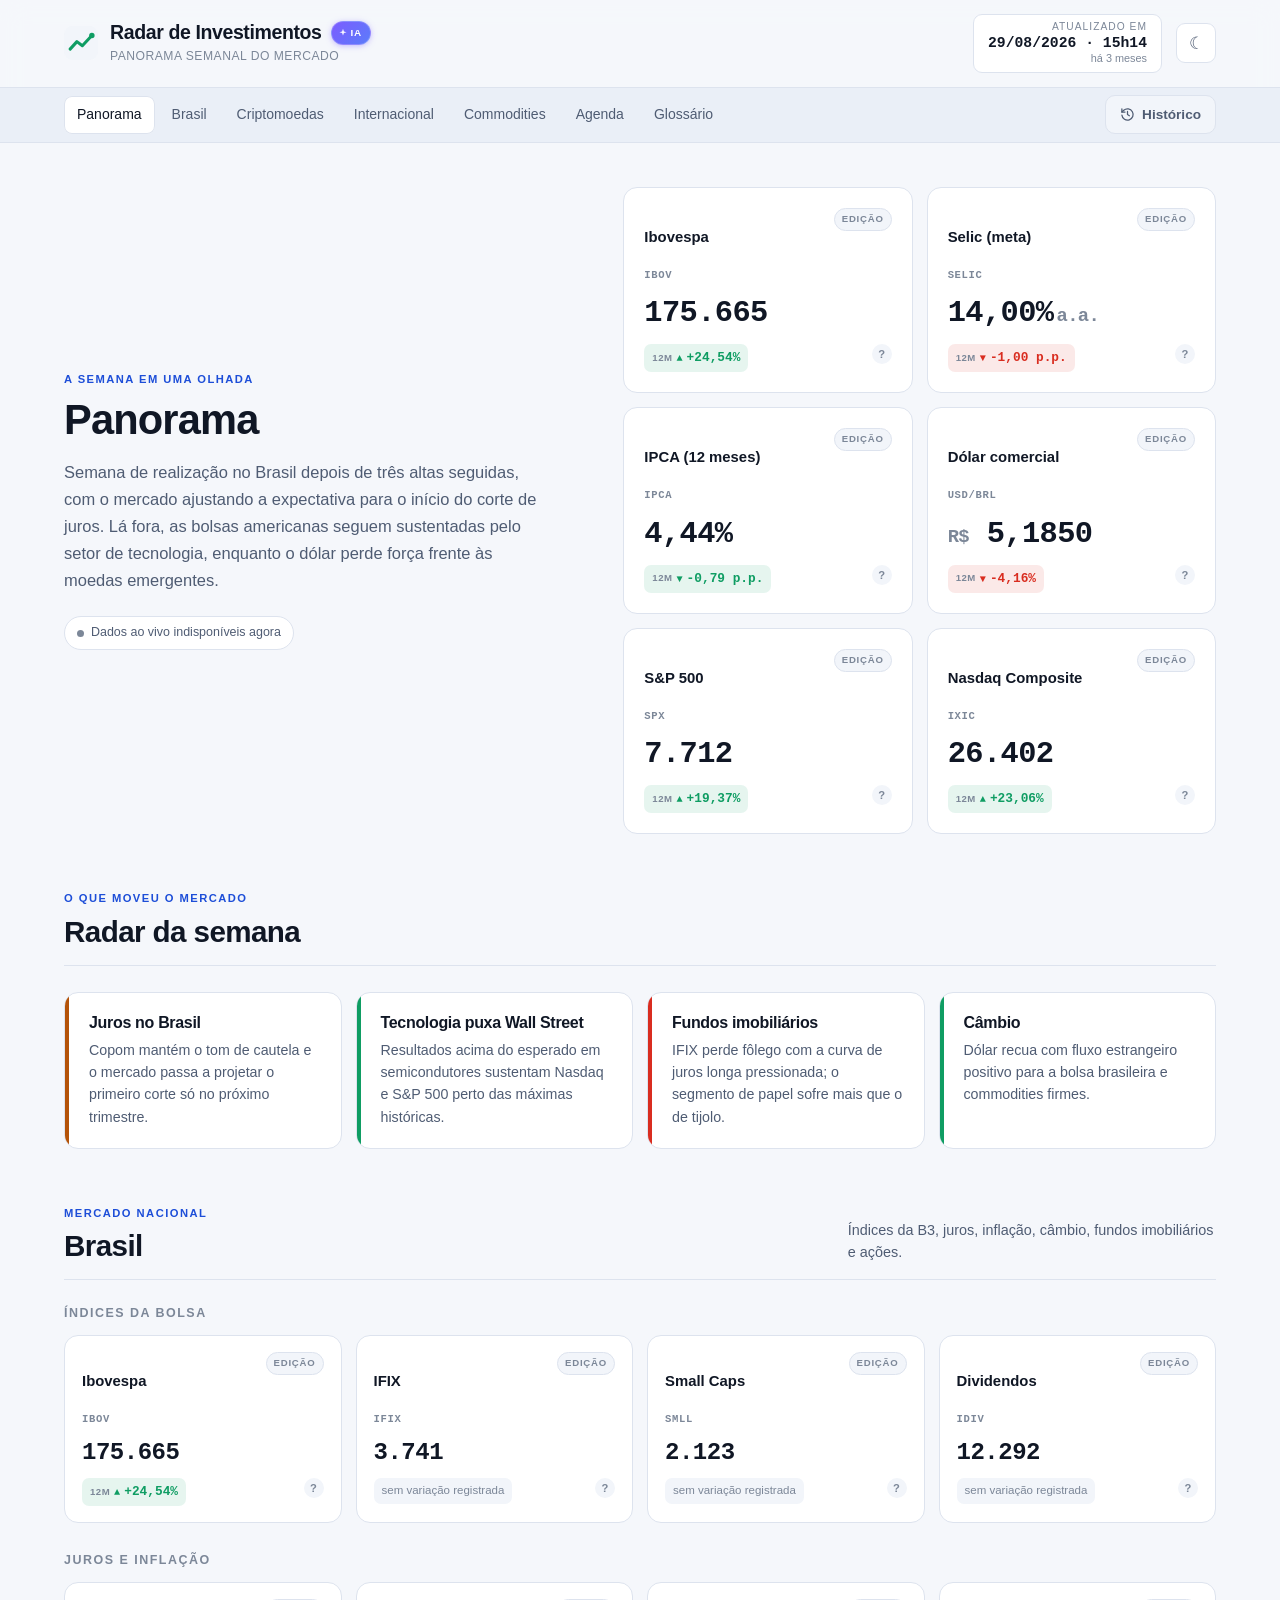
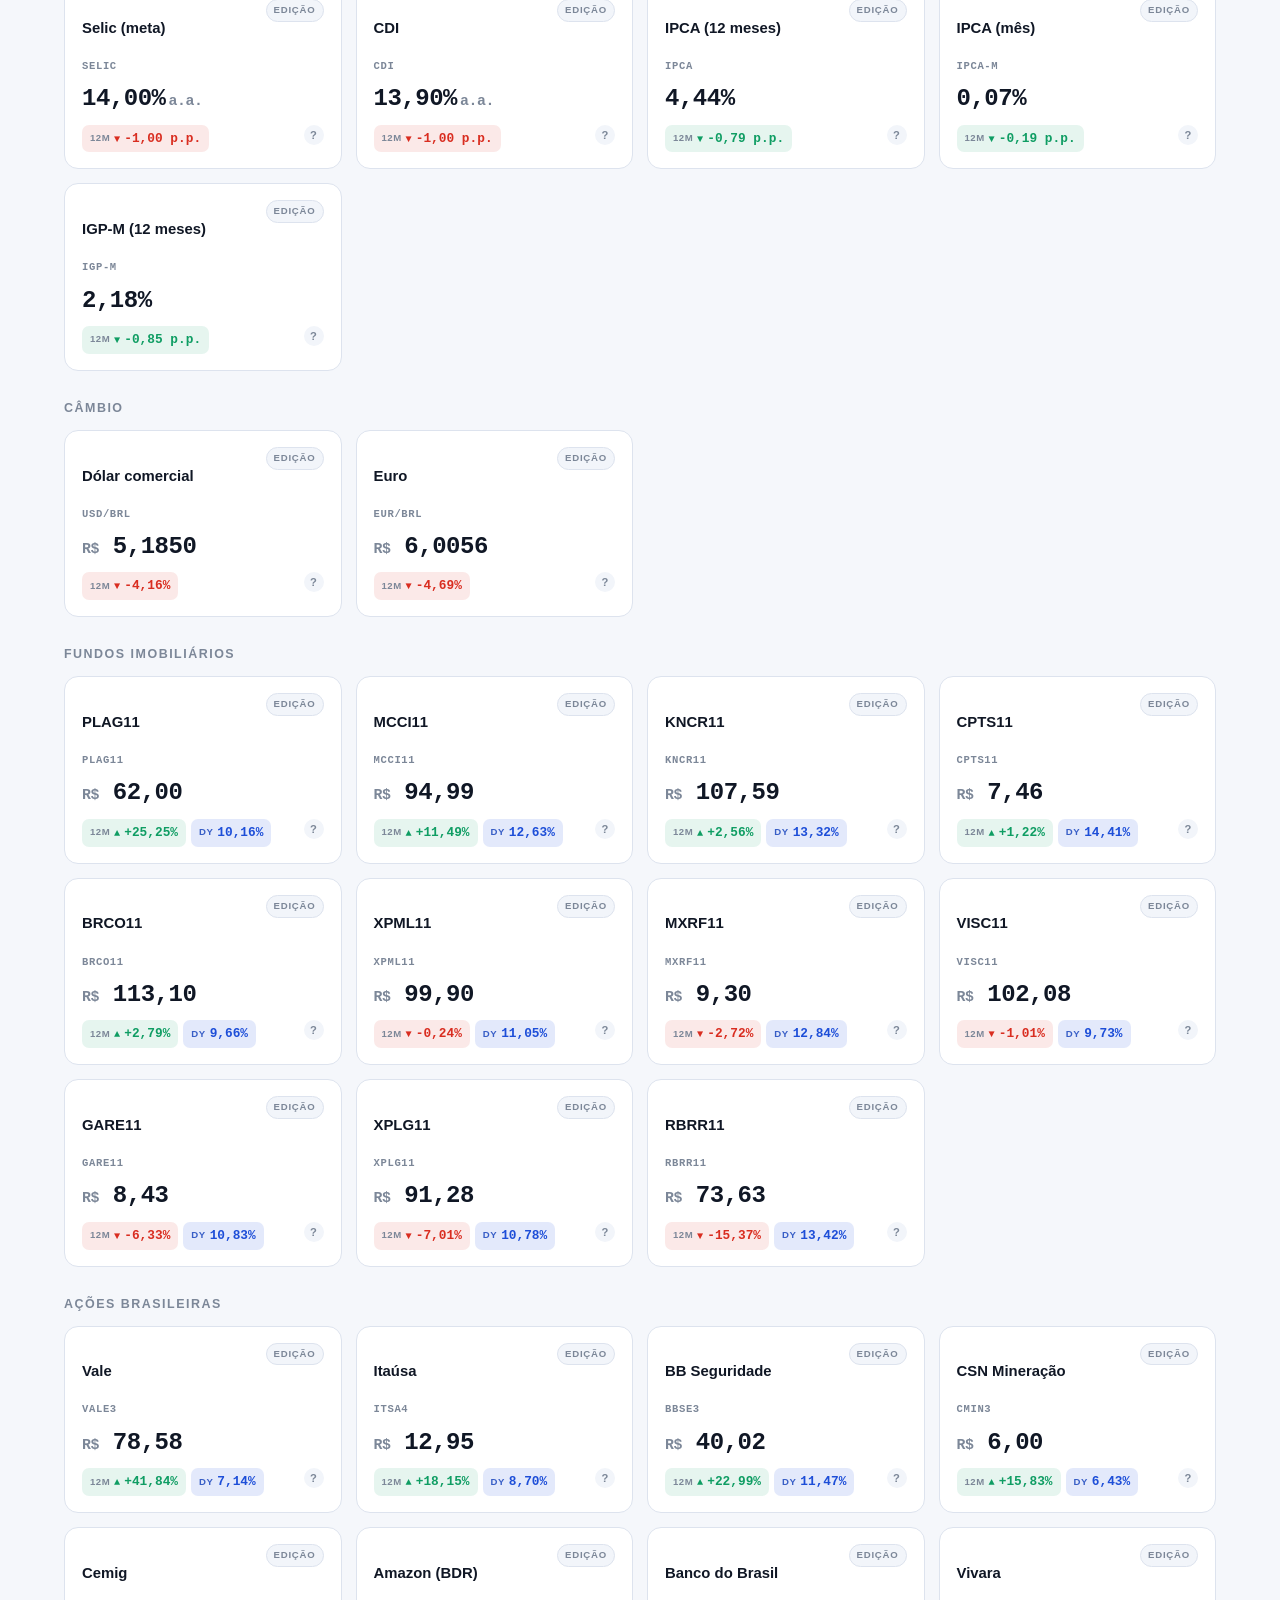
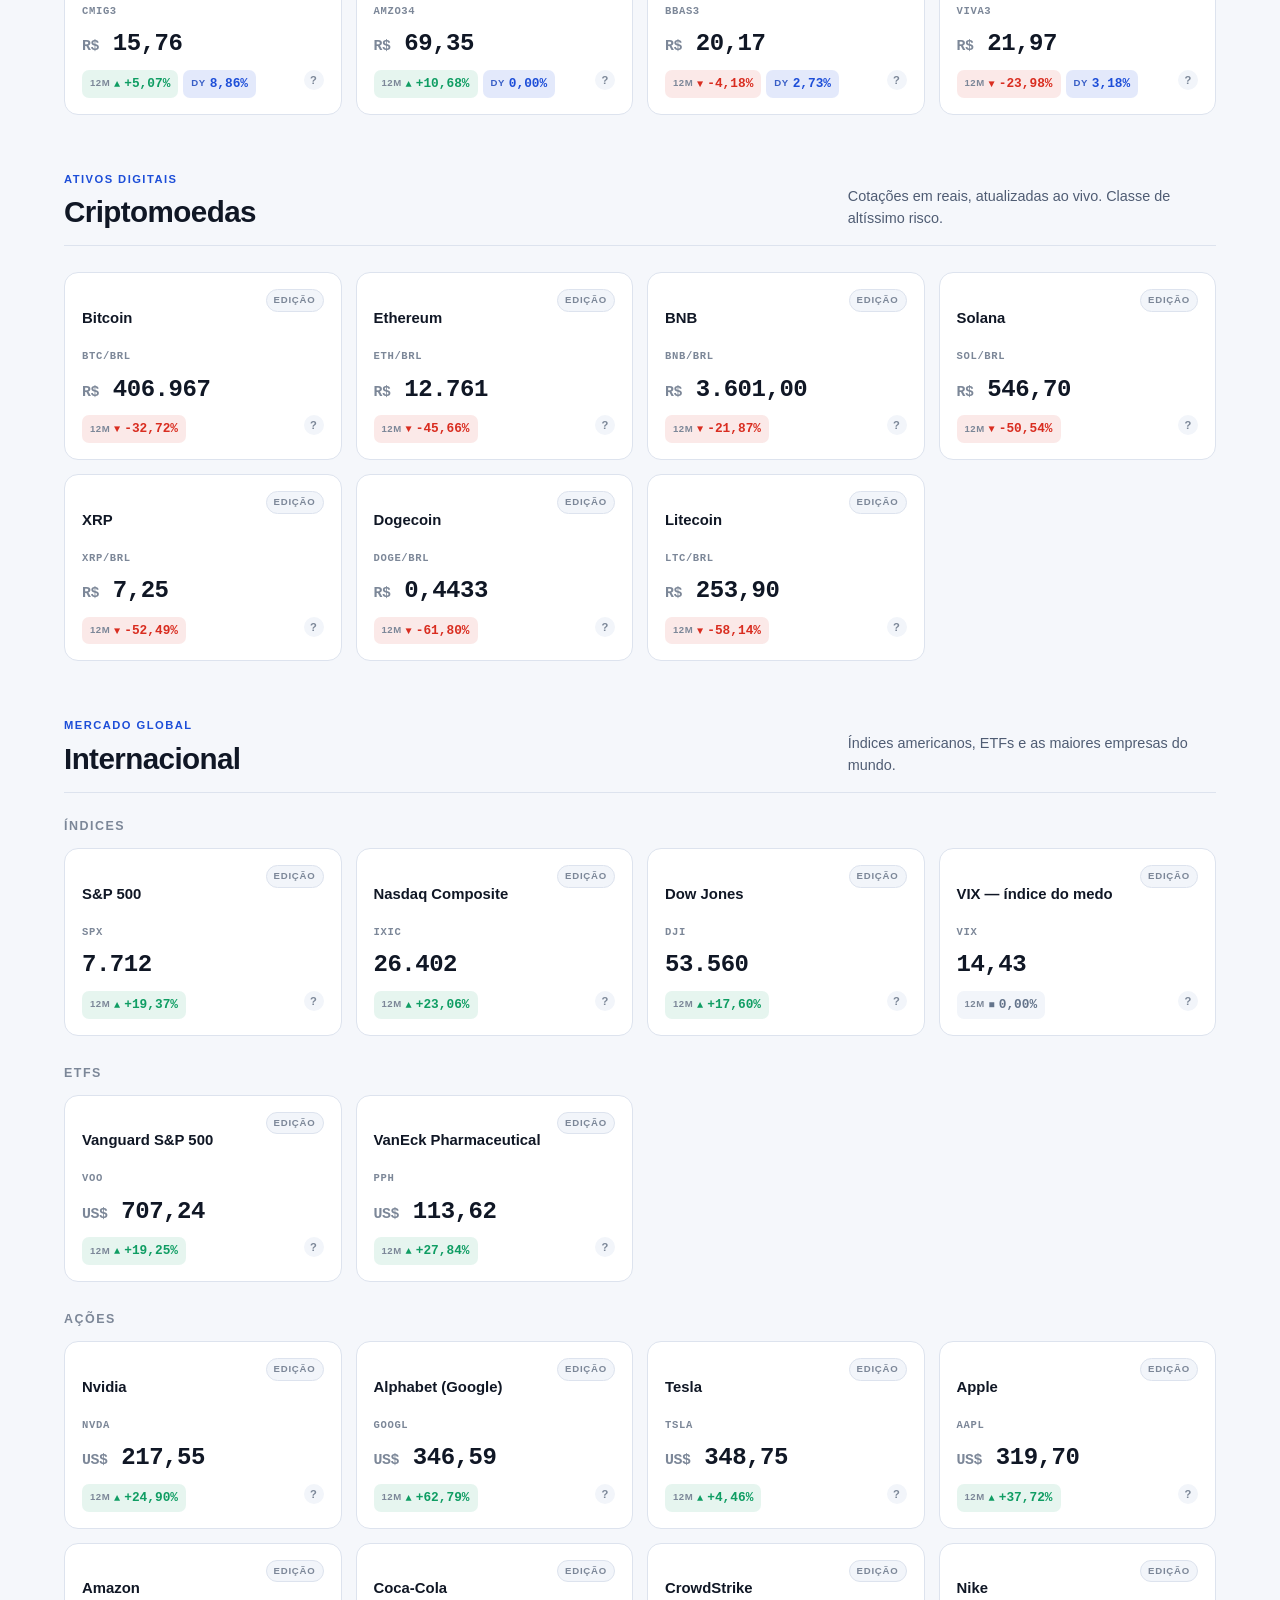
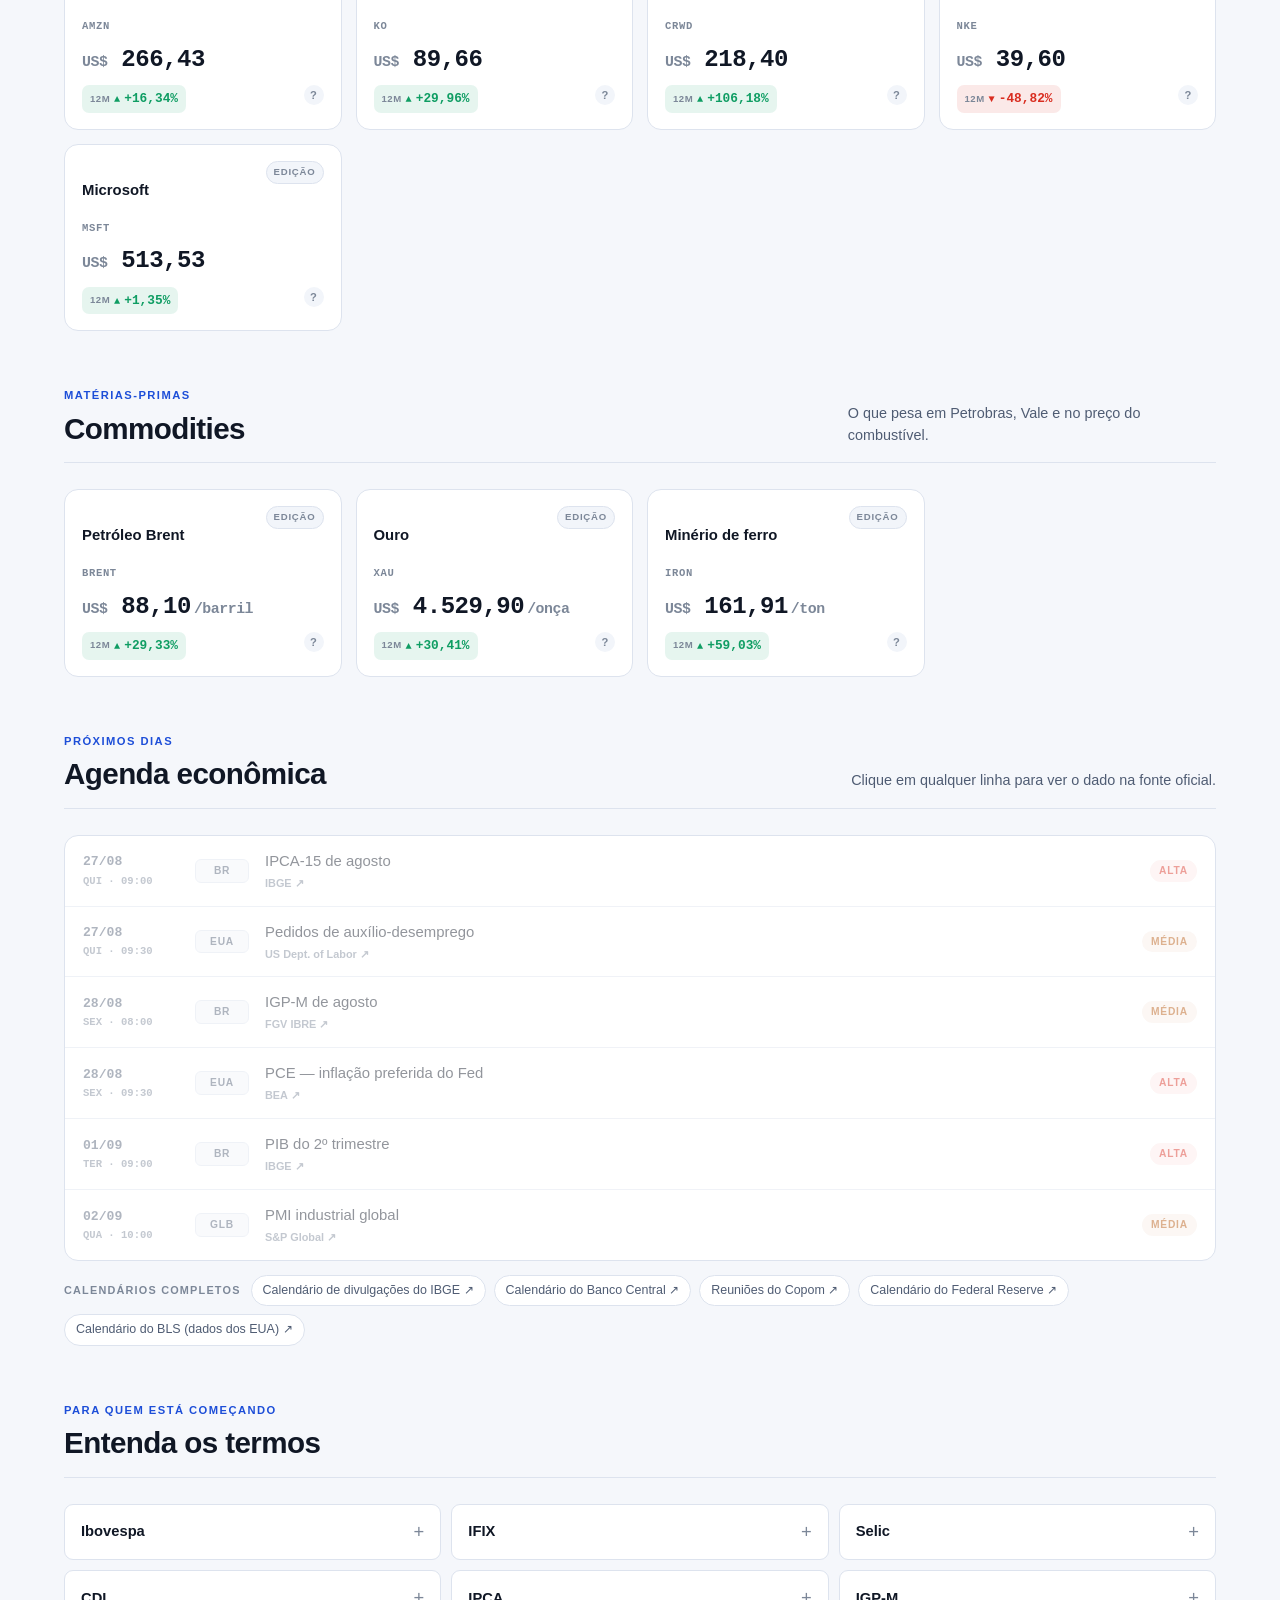
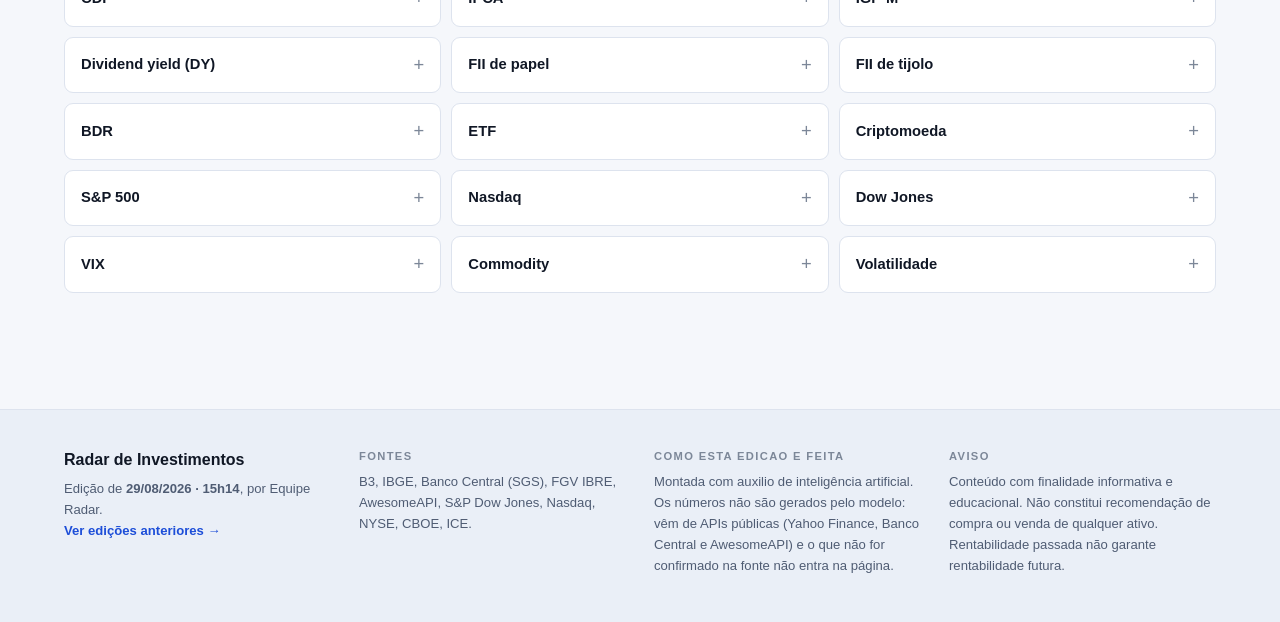
==== site/index.html @ 72186cd5 "Reorganiza o projeto em site/ e adiciona deploy automatico no S3 A pasta site/ passa a ser exatament" ====
<!DOCTYPE html>
<html lang="pt-BR" data-tema="escuro">
<head>
<meta charset="UTF-8">
<meta name="viewport" content="width=device-width, initial-scale=1">
<title>Radar de Investimentos</title>
<meta name="description" content="Panorama semanal do mercado financeiro nacional e internacional: Ibovespa, IFIX, Selic, IPCA, fundos imobiliários, ações, criptomoedas, S&P 500, Nasdaq, dólar e commodities.">
<meta name="theme-color" content="#0b0f17">
<link rel="stylesheet" href="css/style.css">
<link rel="icon" href="data:image/svg+xml,<svg xmlns='http://www.w3.org/2000/svg' viewBox='0 0 100 100'><rect width='100' height='100' rx='22' fill='%230b0f17'/><path d='M18 68 L38 46 L54 58 L82 28' fill='none' stroke='%2334d399' stroke-width='9' stroke-linecap='round' stroke-linejoin='round'/></svg>">
</head>
<body data-pagina="radar">

<a class="pular" href="#conteudo">Pular para o conteúdo</a>

<!-- ====================== CABEÇALHO FIXO ====================== -->
<header class="topo" id="topo">
  <div class="topo__linha container">

    <a class="marca" href="index.html">
      <span class="marca__icone" aria-hidden="true">
        <svg viewBox="0 0 100 100" width="34" height="34">
          <rect width="100" height="100" rx="24" class="marca__fundo"/>
          <path d="M18 68 L38 46 L54 58 L82 28" fill="none" class="marca__linha"
                stroke-width="9" stroke-linecap="round" stroke-linejoin="round"/>
          <circle cx="82" cy="28" r="8" class="marca__ponto"/>
        </svg>
      </span>
      <div class="marca__texto">
        <div class="marca__linha1">
          <h1 class="marca__nome">Radar de Investimentos</h1>
          <span class="selo-ia" title="Edicao montada com auxilio de IA. Os numeros vem de APIs publicas (Yahoo Finance, Banco Central, AwesomeAPI), nao do modelo.">
            <svg viewBox="0 0 24 24" width="10" height="10" fill="currentColor" aria-hidden="true">
              <path d="M12 2l2.2 6.1L20.5 10l-6.3 1.9L12 18l-2.2-6.1L3.5 10l6.3-1.9L12 2z"/>
            </svg>
            IA
          </span>
        </div>
        <p class="marca__sub">Panorama semanal do mercado</p>
      </div>
    </a>

    <div class="topo__direita">
      <div class="atualizacao" title="Data desta edição">
        <span class="atualizacao__rotulo">Atualizado em</span>
        <strong class="atualizacao__valor" id="dataAtualizacao">—</strong>
        <span class="atualizacao__relativo" id="dataRelativa"></span>
      </div>
      <button class="btn-icone" id="btnTema" type="button" aria-label="Alternar tema claro e escuro">
        <span class="btn-icone__sol" aria-hidden="true">☀</span>
        <span class="btn-icone__lua" aria-hidden="true">☾</span>
      </button>
    </div>

  </div>

  <!-- Barra de navegação + acesso ao histórico -->
  <nav class="navbar" aria-label="Seções do site">
    <div class="container navbar__linha">
      <ul class="navbar__links" id="navLinks">
        <li><a href="#panorama">Panorama</a></li>
        <li><a href="#brasil">Brasil</a></li>
        <li><a href="#cripto">Criptomoedas</a></li>
        <li><a href="#internacional">Internacional</a></li>
        <li><a href="#commodities">Commodities</a></li>
        <li><a href="#agenda">Agenda</a></li>
        <li><a href="#glossario">Glossário</a></li>
      </ul>

      <div class="navbar__controles">
        <a class="btn-historico" href="historico.html">
          <svg viewBox="0 0 24 24" width="15" height="15" fill="none" stroke="currentColor"
               stroke-width="2" stroke-linecap="round" stroke-linejoin="round" aria-hidden="true">
            <path d="M3 3v5h5"/><path d="M3.05 13A9 9 0 1 0 6 5.3L3 8"/><path d="M12 7v5l3 2"/>
          </svg>
          Histórico
          <span class="btn-historico__qtd" id="qtdEdicoes" hidden></span>
        </a>
      </div>
    </div>
  </nav>
</header>

<main id="conteudo">

  <!-- Aviso de números ainda não conferidos (some sozinho) -->
  <div class="aviso-exemplo" id="avisoExemplo" hidden>
    <div class="container">
      <strong><span id="qtdExemplo">0</span> indicadores ainda com número de exemplo:</strong>
      <span id="listaExemplo"></span>.
      Substitua no <code>js/dados.js</code> e apague a linha <code>exemplo: true</code> —
      este aviso some quando não sobrar nenhum.
    </div>
  </div>

  <!-- ====================== PANORAMA ====================== -->
  <section class="secao secao--abertura" id="panorama">
    <div class="container">
      <div class="abertura">
        <div class="abertura__texto">
          <p class="secao__etiqueta">A semana em uma olhada</p>
          <h2 class="abertura__titulo">Panorama</h2>
          <p class="abertura__resumo" id="resumoSemana"></p>
          <div class="mercados" id="statusDados"></div>
        </div>
        <div class="abertura__cards" id="cardsDestaque"></div>
      </div>
    </div>
  </section>

  <!-- ====================== RADAR DA SEMANA ====================== -->
  <section class="secao" id="radar">
    <div class="container">
      <header class="secao__cabecalho">
        <div>
          <p class="secao__etiqueta">O que moveu o mercado</p>
          <h2 class="secao__titulo">Radar da semana</h2>
        </div>
      </header>
      <div class="destaques" id="listaDestaques"></div>
    </div>
  </section>

  <!-- ====================== BRASIL ====================== -->
  <section class="secao" id="brasil">
    <div class="container">
      <header class="secao__cabecalho">
        <div>
          <p class="secao__etiqueta">Mercado nacional</p>
          <h2 class="secao__titulo">Brasil</h2>
        </div>
        <p class="secao__apoio">Índices da B3, juros, inflação, câmbio, fundos imobiliários e ações.</p>
      </header>

      <h3 class="grupo__titulo">Índices da bolsa</h3>
      <div class="grade" data-grupo="br-indices"></div>

      <h3 class="grupo__titulo">Juros e inflação</h3>
      <div class="grade" data-grupo="br-macro"></div>

      <h3 class="grupo__titulo">Câmbio</h3>
      <div class="grade" data-grupo="cambio"></div>

      <h3 class="grupo__titulo">Fundos imobiliários</h3>
      <div class="grade" data-grupo="br-fiis"></div>

      <h3 class="grupo__titulo">Ações brasileiras</h3>
      <div class="grade" data-grupo="br-acoes"></div>
    </div>
  </section>

  <!-- ====================== CRIPTOMOEDAS ====================== -->
  <section class="secao" id="cripto">
    <div class="container">
      <header class="secao__cabecalho">
        <div>
          <p class="secao__etiqueta">Ativos digitais</p>
          <h2 class="secao__titulo">Criptomoedas</h2>
        </div>
        <p class="secao__apoio">Cotações em reais, atualizadas ao vivo. Classe de altíssimo risco.</p>
      </header>
      <div class="grade" data-grupo="cripto"></div>
    </div>
  </section>

  <!-- ====================== INTERNACIONAL ====================== -->
  <section class="secao" id="internacional">
    <div class="container">
      <header class="secao__cabecalho">
        <div>
          <p class="secao__etiqueta">Mercado global</p>
          <h2 class="secao__titulo">Internacional</h2>
        </div>
        <p class="secao__apoio">Índices americanos, ETFs e as maiores empresas do mundo.</p>
      </header>

      <h3 class="grupo__titulo">Índices</h3>
      <div class="grade" data-grupo="int-indices"></div>

      <h3 class="grupo__titulo">ETFs</h3>
      <div class="grade" data-grupo="int-etfs"></div>

      <h3 class="grupo__titulo">Ações</h3>
      <div class="grade" data-grupo="int-acoes"></div>
    </div>
  </section>

  <!-- ====================== COMMODITIES ====================== -->
  <section class="secao" id="commodities">
    <div class="container">
      <header class="secao__cabecalho">
        <div>
          <p class="secao__etiqueta">Matérias-primas</p>
          <h2 class="secao__titulo">Commodities</h2>
        </div>
        <p class="secao__apoio">O que pesa em Petrobras, Vale e no preço do combustível.</p>
      </header>
      <div class="grade" data-grupo="commodities"></div>
    </div>
  </section>

  <!-- ====================== AGENDA ====================== -->
  <section class="secao" id="agenda">
    <div class="container">
      <header class="secao__cabecalho">
        <div>
          <p class="secao__etiqueta">Próximos dias</p>
          <h2 class="secao__titulo">Agenda econômica</h2>
        </div>
        <p class="secao__apoio">Clique em qualquer linha para ver o dado na fonte oficial.</p>
      </header>
      <ol class="agenda" id="listaAgenda"></ol>
      <div class="calendarios" id="listaCalendarios"></div>
    </div>
  </section>

  <!-- ====================== GLOSSÁRIO ====================== -->
  <section class="secao" id="glossario">
    <div class="container">
      <header class="secao__cabecalho">
        <div>
          <p class="secao__etiqueta">Para quem está começando</p>
          <h2 class="secao__titulo">Entenda os termos</h2>
        </div>
      </header>
      <div class="glossario" id="listaGlossario"></div>
    </div>
  </section>

</main>

<!-- ====================== RODAPÉ ====================== -->
<footer class="rodape">
  <div class="container rodape__grade">
    <div>
      <p class="rodape__marca">Radar de Investimentos</p>
      <p class="rodape__linha">
        Edição de <strong id="rodapeData">—</strong>, por <span id="rodapeResponsavel">—</span>.
      </p>
      <p class="rodape__linha"><a class="rodape__link" href="historico.html">Ver edições anteriores →</a></p>
    </div>
    <div>
      <p class="rodape__titulo">Fontes</p>
      <p class="rodape__linha">B3, IBGE, Banco Central (SGS), FGV IBRE, AwesomeAPI, S&amp;P Dow Jones, Nasdaq, NYSE, CBOE, ICE.</p>
    </div>
    <div>
      <p class="rodape__titulo">Como esta edicao e feita</p>
      <p class="rodape__linha">
        Montada com auxilio de intelig&ecirc;ncia artificial. Os n&uacute;meros n&atilde;o s&atilde;o gerados
        pelo modelo: v&ecirc;m de APIs p&uacute;blicas (Yahoo Finance, Banco Central e AwesomeAPI)
        e o que n&atilde;o for confirmado na fonte n&atilde;o entra na p&aacute;gina.
      </p>
    </div>
    <div>
      <p class="rodape__titulo">Aviso</p>
      <p class="rodape__linha">
        Conteúdo com finalidade informativa e educacional. Não constitui recomendação
        de compra ou venda de qualquer ativo. Rentabilidade passada não garante
        rentabilidade futura.
      </p>
    </div>
  </div>
</footer>

<button class="ao-topo" id="btnTopo" type="button" aria-label="Voltar ao topo">↑</button>

<script src="js/dados.js"></script>
<script src="js/historico.js"></script>
<script src="js/app.js"></script>
</body>
</html>
---- site/css/style.css ----
/* ==========================================================================
   RADAR DE INVESTIMENTOS — ESTILOS
   1. Tokens e tema      5. Cards de ativo
   2. Base               6. Agenda e glossário
   3. Cabeçalho e nav    7. Rodapé e utilitários
   4. Seções             8. Responsivo
   ========================================================================== */

/* ============ 1. TOKENS E TEMA ============ */
:root {
  /* Tema escuro (padrão) */
  --fundo:        #0b0f17;
  --fundo-alt:    #0e1421;
  --superficie:   #141c2b;
  --superficie-2: #1a2334;
  --borda:        #243147;
  --borda-forte:  #33425e;

  --texto:        #e8edf6;
  --texto-medio:  #9dabc4;
  --texto-fraco:  #6b7a94;

  --alta:         #34d399;
  --alta-fundo:   rgba(52, 211, 153, .12);
  --baixa:        #f87171;
  --baixa-fundo:  rgba(248, 113, 113, .12);
  --neutro:       #94a3b8;

  --destaque:     #60a5fa;
  --destaque-2:   #a78bfa;
  --alerta:       #fbbf24;
  --alerta-fundo: rgba(251, 191, 36, .12);

  --raio:      14px;
  --raio-sm:   9px;
  --sombra:    0 1px 2px rgba(0,0,0,.4), 0 8px 24px -12px rgba(0,0,0,.7);
  --largura:   1200px;
  --topo-alt:  132px;

  --fonte: "Inter", -apple-system, BlinkMacSystemFont, "Segoe UI", Roboto,
           "Helvetica Neue", Arial, sans-serif;
  --mono: ui-monospace, "SF Mono", "JetBrains Mono", "Cascadia Mono",
          Consolas, "Liberation Mono", monospace;
}

html[data-tema="claro"] {
  --fundo:        #f5f7fb;
  --fundo-alt:    #eaeff7;
  --superficie:   #ffffff;
  --superficie-2: #f2f5fa;
  --borda:        #dde3ee;
  --borda-forte:  #c3ccdc;

  --texto:        #101725;
  --texto-medio:  #4f5c73;
  --texto-fraco:  #7c8798;

  --alta:         #0f9d63;
  --alta-fundo:   rgba(15, 157, 99, .10);
  --baixa:        #d92d20;
  --baixa-fundo:  rgba(217, 45, 32, .10);
  --neutro:       #64748b;

  --destaque:     #1d4ed8;
  --destaque-2:   #6d28d9;
  --alerta:       #b45309;
  --alerta-fundo: rgba(180, 83, 9, .10);

  --sombra: 0 1px 2px rgba(16,23,37,.05), 0 8px 22px -14px rgba(16,23,37,.28);
}

/* ============ 2. BASE ============ */
*, *::before, *::after { box-sizing: border-box; }

/* `hidden` precisa vencer display:grid/flex das grades e cards */
[hidden] { display: none !important; }

html { scroll-behavior: smooth; scroll-padding-top: calc(var(--topo-alt) + 16px); }

body {
  margin: 0;
  background: var(--fundo);
  color: var(--texto);
  font-family: var(--fonte);
  font-size: 16px;
  line-height: 1.55;
  -webkit-font-smoothing: antialiased;
  transition: background-color .25s ease, color .25s ease;
}

h1, h2, h3 { margin: 0; line-height: 1.2; letter-spacing: -.02em; }
p { margin: 0; }
ul, ol { margin: 0; padding: 0; list-style: none; }
a { color: inherit; text-decoration: none; }
code {
  font-family: var(--mono); font-size: .88em;
  background: var(--superficie-2); border: 1px solid var(--borda);
  padding: .1em .4em; border-radius: 5px;
}

.container { width: 100%; max-width: var(--largura); margin: 0 auto; padding: 0 24px; }

.pular {
  position: absolute; left: -9999px; top: 0; z-index: 999;
  background: var(--destaque); color: #fff; padding: 10px 16px; border-radius: 0 0 8px 0;
}
.pular:focus { left: 0; }

:focus-visible { outline: 2px solid var(--destaque); outline-offset: 2px; border-radius: 4px; }

/* ============ 3. CABEÇALHO E NAVEGAÇÃO ============ */
.topo {
  position: sticky; top: 0; z-index: 100;
  background: color-mix(in srgb, var(--fundo) 88%, transparent);
  backdrop-filter: blur(14px);
  -webkit-backdrop-filter: blur(14px);
  border-bottom: 1px solid var(--borda);
}

.topo__linha {
  display: flex; align-items: center; justify-content: space-between;
  gap: 20px; padding-top: 14px; padding-bottom: 14px;
}

.marca {
  display: flex; align-items: center; gap: 12px; min-width: 0;
  color: inherit; text-decoration: none;
}
.marca:hover .marca__nome { color: var(--alta); }
.marca__nome { transition: color .18s; }
.marca__fundo { fill: var(--superficie-2); }
.marca__linha  { stroke: var(--alta); }
.marca__ponto  { fill: var(--alta); }
.marca__icone { display: flex; }

.marca__nome {
  font-size: 1.22rem; font-weight: 700;
  white-space: nowrap;
}
.marca__sub {
  font-size: .76rem; color: var(--texto-fraco);
  letter-spacing: .04em; text-transform: uppercase; margin-top: 2px;
}

/* selo de conteúdo montado com auxílio de IA */
.marca__linha1 { display: flex; align-items: center; gap: 9px; flex-wrap: wrap; }
.selo-ia {
  display: inline-flex; align-items: center; gap: 3px; white-space: nowrap;
  padding: 3px 8px 3px 6px; border-radius: 999px;
  font-size: .62rem; font-weight: 700; letter-spacing: .06em; text-transform: uppercase;
  color: #fff; cursor: help;
  background: linear-gradient(135deg, #7c5cff 0%, #5b7cfa 100%);
  border: 1px solid rgba(255, 255, 255, .22);
  box-shadow: 0 1px 6px -1px rgba(124, 92, 255, .55);
}
.selo-ia svg { flex: none; opacity: .95; }

/* botões da linha do tempo do histórico */
.edicao-item__acoes { display: flex; flex-wrap: wrap; gap: 8px; margin-top: 12px; }
.edicao-item__acoes .edicao-item__btn { margin-top: 0; }
.edicao-item__btn--pagina {
  display: inline-block; color: var(--destaque);
  border-color: color-mix(in srgb, var(--destaque) 40%, transparent);
}
.edicao-item__btn--pagina:hover { border-color: var(--destaque); }
.edicao-item--ativa .edicao-item__btn--pagina { display: inline-block; }

.topo__direita { display: flex; align-items: center; gap: 14px; }

.atualizacao {
  display: flex; flex-direction: column; align-items: flex-end;
  padding: 6px 14px; border: 1px solid var(--borda); border-radius: var(--raio-sm);
  background: var(--superficie); line-height: 1.25;
}
.atualizacao__rotulo {
  font-size: .64rem; text-transform: uppercase; letter-spacing: .1em;
  color: var(--texto-fraco);
}
.atualizacao__valor {
  font-family: var(--mono); font-size: .92rem; font-weight: 600;
  font-variant-numeric: tabular-nums; color: var(--texto);
}
.atualizacao__relativo { font-size: .68rem; color: var(--texto-fraco); }

.btn-icone {
  width: 40px; height: 40px; flex: none;
  display: grid; place-items: center; cursor: pointer;
  background: var(--superficie); color: var(--texto-medio);
  border: 1px solid var(--borda); border-radius: var(--raio-sm);
  font-size: 1.05rem; transition: color .2s, border-color .2s, background .2s;
}
.btn-icone:hover { color: var(--texto); border-color: var(--borda-forte); }
.btn-icone__sol { display: none; }
html[data-tema="escuro"] .btn-icone__sol { display: block; }
html[data-tema="escuro"] .btn-icone__lua { display: none; }

/* --- barra de navegação --- */
.navbar { border-top: 1px solid var(--borda); background: var(--fundo-alt); }
.navbar__linha {
  display: flex; align-items: center; justify-content: space-between;
  gap: 20px; min-height: 54px;
}

.navbar__links { display: flex; gap: 4px; overflow-x: auto; scrollbar-width: none; }
.navbar__links::-webkit-scrollbar { display: none; }
.navbar__links a {
  display: block; padding: 8px 13px; border-radius: 8px; white-space: nowrap;
  font-size: .875rem; font-weight: 500; color: var(--texto-medio);
  transition: color .18s, background .18s;
}
.navbar__links a:hover { color: var(--texto); background: var(--superficie-2); }
.navbar__links a.ativo { color: var(--texto); background: var(--superficie); box-shadow: inset 0 0 0 1px var(--borda); }

.navbar__controles { display: flex; align-items: center; gap: 10px; }

/* seletor de edição arquivada */
.edicao {
  display: flex; align-items: center; gap: 8px;
  padding: 3px 3px 3px 11px;
  background: var(--superficie-2); border: 1px solid var(--borda); border-radius: 10px;
}
.edicao__rotulo {
  font-size: .68rem; font-weight: 700; letter-spacing: .09em;
  text-transform: uppercase; color: var(--texto-fraco); white-space: nowrap;
}
.edicao__select {
  font: inherit; font-size: .82rem; font-weight: 600; font-variant-numeric: tabular-nums;
  color: var(--texto); background: var(--superficie);
  border: 1px solid var(--borda); border-radius: 7px;
  padding: 5px 9px; cursor: pointer; max-width: 190px;
}
.edicao__select:hover { border-color: var(--borda-forte); }

/* botão que leva para a página de histórico (ocupa o lugar da antiga busca) */
.btn-historico {
  display: inline-flex; align-items: center; gap: 7px; white-space: nowrap;
  padding: 8px 14px; border-radius: 10px;
  font-size: .85rem; font-weight: 600; color: var(--texto-medio);
  background: var(--superficie-2); border: 1px solid var(--borda);
  transition: color .18s, border-color .18s, background .18s;
}
.btn-historico:hover {
  color: var(--texto); border-color: var(--borda-forte); background: var(--superficie);
}
.btn-historico svg { flex: none; }
.btn-historico__qtd {
  font-family: var(--mono); font-size: .68rem; font-weight: 700;
  min-width: 18px; padding: 1px 5px; border-radius: 999px; text-align: center;
  background: var(--alta-fundo); color: var(--alta);
}
.navbar__voltar { font-weight: 600; }

/* ============ 4. SEÇÕES ============ */
.aviso-exemplo {
  background: var(--alerta-fundo);
  border-bottom: 1px solid color-mix(in srgb, var(--alerta) 35%, transparent);
  color: var(--texto);
  font-size: .86rem; padding: 11px 0;
}
.aviso-exemplo strong { color: var(--alerta); }
#listaExemplo { font-family: var(--mono); font-size: .82em; color: var(--texto-medio); }

/* faixa de "você está vendo uma edição arquivada" */
.faixa-edicao {
  background: color-mix(in srgb, var(--destaque-2) 16%, var(--fundo));
  border-bottom: 1px solid color-mix(in srgb, var(--destaque-2) 40%, transparent);
  font-size: .88rem; padding: 11px 0;
}
.faixa-edicao__linha {
  display: flex; align-items: center; justify-content: space-between;
  gap: 14px; flex-wrap: wrap;
}
.faixa-edicao strong { font-family: var(--mono); font-variant-numeric: tabular-nums; }
.faixa-edicao a {
  font-size: .82rem; font-weight: 600; white-space: nowrap;
  padding: 6px 13px; border-radius: 8px;
  background: var(--superficie); color: var(--texto);
  border: 1px solid var(--borda-forte);
  transition: border-color .18s, transform .18s;
}
.faixa-edicao a:hover { border-color: var(--destaque-2); transform: translateY(-1px); }

.secao { padding: 56px 0; }
.secao + .secao { padding-top: 0; }
.secao--abertura { padding-top: 44px; }

.secao__cabecalho {
  display: flex; align-items: flex-end; justify-content: space-between;
  gap: 20px; flex-wrap: wrap;
  padding-bottom: 16px; margin-bottom: 26px;
  border-bottom: 1px solid var(--borda);
}
.secao__etiqueta {
  font-size: .7rem; font-weight: 700; letter-spacing: .13em;
  text-transform: uppercase; color: var(--destaque); margin-bottom: 6px;
}
.secao__titulo { font-size: 1.85rem; font-weight: 700; }
.secao__apoio { font-size: .9rem; color: var(--texto-medio); max-width: 46ch; }

.grupo__titulo {
  font-size: .78rem; font-weight: 700; letter-spacing: .12em;
  text-transform: uppercase; color: var(--texto-fraco);
  margin: 30px 0 14px;
}
.grupo__titulo:first-of-type { margin-top: 0; }

/* --- abertura / panorama --- */
.abertura {
  display: grid; grid-template-columns: minmax(0, 1fr) minmax(0, 1.15fr);
  gap: 44px; align-items: center;
}
.abertura__titulo { font-size: 2.6rem; font-weight: 800; margin-bottom: 14px; }
.abertura__resumo {
  font-size: 1.03rem; color: var(--texto-medio); max-width: 52ch;
  line-height: 1.65;
}

.mercados { display: flex; flex-wrap: wrap; gap: 8px; margin-top: 22px; }
.mercado {
  display: inline-flex; align-items: center; gap: 7px;
  padding: 6px 12px; border-radius: 999px;
  background: var(--superficie); border: 1px solid var(--borda);
  font-size: .78rem; color: var(--texto-medio);
}
.mercado__bolinha {
  width: 7px; height: 7px; border-radius: 50%; background: var(--texto-fraco);
}
.mercado--aberto .mercado__bolinha { background: var(--alta); box-shadow: 0 0 0 3px var(--alta-fundo); }
.mercado--aberto { color: var(--texto); }
.mercado strong { color: var(--texto); font-weight: 600; }

.abertura__cards {
  display: grid; grid-template-columns: repeat(2, minmax(0, 1fr)); gap: 14px;
}

/* --- radar da semana --- */
.destaques {
  display: grid; grid-template-columns: repeat(auto-fit, minmax(250px, 1fr)); gap: 14px;
}
.destaque-item {
  position: relative; padding: 20px 20px 20px 24px;
  background: var(--superficie); border: 1px solid var(--borda);
  border-radius: var(--raio); overflow: hidden;
}
.destaque-item::before {
  content: ""; position: absolute; left: 0; top: 0; bottom: 0; width: 4px;
  background: var(--neutro);
}
.destaque-item[data-tom="positivo"]::before { background: var(--alta); }
.destaque-item[data-tom="negativo"]::before { background: var(--baixa); }
.destaque-item[data-tom="neutro"]::before   { background: var(--alerta); }
.destaque-item h3 { font-size: 1rem; font-weight: 650; margin-bottom: 7px; }
.destaque-item p  { font-size: .89rem; color: var(--texto-medio); line-height: 1.55; }

/* ============ 5. CARDS DE ATIVO ============ */
.grade {
  display: grid; grid-template-columns: repeat(auto-fill, minmax(232px, 1fr)); gap: 14px;
}

.card {
  position: relative; display: flex; flex-direction: column; gap: 12px;
  padding: 16px 17px;
  background: var(--superficie); border: 1px solid var(--borda);
  border-radius: var(--raio);
  transition: border-color .2s ease, transform .2s ease, box-shadow .2s ease;
}
.card:hover {
  border-color: var(--borda-forte); transform: translateY(-2px); box-shadow: var(--sombra);
}
.card[hidden] { display: none; }

.card--grande { padding: 20px; gap: 14px; }
.card--grande .card__valor { font-size: 1.9rem; }

.card__topo { display: flex; align-items: flex-start; justify-content: space-between; gap: 10px; }
/* sem isto, um nome comprido empurra o selo para fora do card */
.card__topo > div { min-width: 0; }
.card__nome {
  font-size: .93rem; font-weight: 600; line-height: 1.3;
  overflow-wrap: anywhere;
}
.card__ticker {
  font-family: var(--mono); font-size: .66rem; font-weight: 600;
  letter-spacing: .06em; color: var(--texto-fraco);
  margin-top: 3px; text-transform: uppercase;
}
.card__selo {
  flex: none; font-size: .6rem; font-weight: 700; letter-spacing: .08em;
  text-transform: uppercase; padding: 3px 7px; border-radius: 999px;
  background: var(--alta-fundo); color: var(--alta);
  border: 1px solid color-mix(in srgb, var(--alta) 30%, transparent);
}
.card__selo--estatico {
  background: var(--superficie-2); color: var(--texto-fraco); border-color: var(--borda);
}
.card__selo--exemplo {
  background: var(--alerta-fundo); color: var(--alerta);
  border-color: color-mix(in srgb, var(--alerta) 35%, transparent);
}

.card__meio {
  display: flex; align-items: flex-end; justify-content: space-between;
  gap: 12px; flex-wrap: wrap;
}

.card__valor {
  font-family: var(--mono); font-size: 1.5rem; font-weight: 700;
  font-variant-numeric: tabular-nums; letter-spacing: -.02em; line-height: 1.1;
}
.card__prefixo, .card__sufixo {
  font-size: .62em; font-weight: 600; color: var(--texto-fraco);
}
.card__sufixo { margin-left: 3px; }

.grafico { flex: none; opacity: .9; max-width: 100%; }
.grafico__linha {
  fill: none; stroke-width: 2; stroke-linecap: round; stroke-linejoin: round;
  vector-effect: non-scaling-stroke;   /* não engorda quando o SVG é esticado */
}
.grafico__area  { stroke: none; opacity: .16; }

.card__base { display: flex; align-items: flex-start; gap: 8px; }

.metricas { display: flex; flex-wrap: wrap; gap: 5px; flex: 1; min-width: 0; }

.metrica {
  display: inline-flex; align-items: baseline; gap: 4px;
  font-family: var(--mono); font-size: .8rem; font-weight: 700;
  font-variant-numeric: tabular-nums; white-space: nowrap;
  padding: 4px 8px; border-radius: 7px;
}
.metrica__rot {
  font-family: var(--fonte); font-size: .6rem; font-weight: 700;
  letter-spacing: .05em; text-transform: uppercase;
  color: var(--texto-fraco); align-self: center;
}
.metrica__seta { font-size: .8em; }

.metrica--alta   { color: var(--alta);   background: var(--alta-fundo); }
.metrica--baixa  { color: var(--baixa);  background: var(--baixa-fundo); }
.metrica--neutro { color: var(--neutro); background: var(--superficie-2); }
.metrica--dy     { color: var(--destaque); background: color-mix(in srgb, var(--destaque) 12%, transparent); }
.metrica--dy .metrica__rot { color: color-mix(in srgb, var(--destaque) 72%, var(--texto-fraco)); }
.metrica--vazia {
  font-family: var(--fonte); font-size: .72rem; font-weight: 500;
  color: var(--texto-fraco); background: var(--superficie-2); cursor: help;
  white-space: normal;
}

.card__ajuda {
  width: 20px; height: 20px; flex: none; border: 0; cursor: help; padding: 0;
  display: grid; place-items: center;
  background: var(--superficie-2); color: var(--texto-fraco);
  border-radius: 50%; font-size: .7rem; font-weight: 700;
  transition: color .18s, background .18s;
}
.card__ajuda:hover, .card__ajuda:focus { color: var(--texto); background: var(--borda); }

.card__explicacao {
  font-size: .8rem; color: var(--texto-medio); line-height: 1.5;
  padding-top: 11px; border-top: 1px dashed var(--borda);
}
.card__explicacao[hidden] { display: none; }
.card__nota {
  display: block; margin-top: 7px; padding-left: 9px;
  border-left: 2px solid var(--alerta);
  font-size: .78rem; color: var(--texto-medio);
}
.card__fonte {
  display: block; margin-top: 7px;
  font-size: .68rem; color: var(--texto-fraco);
}

/* ============ 6. AGENDA E GLOSSÁRIO ============ */
.agenda {
  border: 1px solid var(--borda); border-radius: var(--raio);
  background: var(--superficie); overflow: hidden;
}
.agenda__item + .agenda__item { border-top: 1px solid var(--borda); }
.agenda__item--passado { opacity: .45; }

/* a linha inteira é o link para a fonte oficial */
.agenda__linha {
  display: grid; grid-template-columns: 96px 54px 1fr auto;
  align-items: center; gap: 16px; padding: 14px 18px;
  transition: background .18s;
}
a.agenda__linha:hover { background: var(--superficie-2); }
a.agenda__linha:hover .agenda__evento { color: var(--destaque); }
a.agenda__linha:hover .agenda__fonte { color: var(--destaque); }

.agenda__data {
  font-family: var(--mono); font-size: .82rem; font-weight: 600;
  font-variant-numeric: tabular-nums; color: var(--texto-medio);
}
.agenda__data span { display: block; font-size: .66rem; color: var(--texto-fraco); text-transform: uppercase; }
.agenda__fonte {
  display: block; margin-top: 2px;
  font-size: .68rem; font-weight: 600; color: var(--texto-fraco);
  transition: color .18s;
}

/* lista de calendários completos, abaixo da agenda */
.calendarios {
  display: flex; flex-wrap: wrap; align-items: center; gap: 8px;
  margin-top: 14px;
}
.calendarios__rot {
  font-size: .68rem; font-weight: 700; letter-spacing: .11em;
  text-transform: uppercase; color: var(--texto-fraco); margin-right: 2px;
}
.calendarios a {
  font-size: .78rem; font-weight: 500; color: var(--texto-medio);
  padding: 5px 11px; border-radius: 999px;
  background: var(--superficie); border: 1px solid var(--borda);
  transition: color .18s, border-color .18s;
}
.calendarios a:hover { color: var(--destaque); border-color: var(--destaque); }

.agenda__pais {
  font-size: .64rem; font-weight: 700; letter-spacing: .07em; text-align: center;
  padding: 3px 0; border-radius: 6px;
  background: var(--superficie-2); color: var(--texto-medio); border: 1px solid var(--borda);
}
.agenda__evento { font-size: .93rem; font-weight: 500; transition: color .18s; }
.agenda__rel {
  font-size: .64rem; font-weight: 700; letter-spacing: .08em; text-transform: uppercase;
  padding: 3px 9px; border-radius: 999px;
}
.agenda__rel--alta  { background: var(--baixa-fundo); color: var(--baixa); }
.agenda__rel--media { background: var(--alerta-fundo); color: var(--alerta); }

/* --- histórico de edições (linha do tempo) --- */
.historico { position: relative; padding-left: 4px; }
.historico::before {
  content: ""; position: absolute; left: 8px; top: 10px; bottom: 10px;
  width: 2px; background: var(--borda);
}
.edicao-item { position: relative; display: flex; gap: 18px; padding-bottom: 14px; }
.edicao-item__marca {
  position: relative; z-index: 1; flex: none;
  width: 13px; height: 13px; margin-top: 17px; border-radius: 50%;
  background: var(--superficie); border: 2px solid var(--borda-forte);
}
.edicao-item--ativa .edicao-item__marca {
  background: var(--alta); border-color: var(--alta);
  box-shadow: 0 0 0 4px var(--alta-fundo);
}
.edicao-item__corpo {
  flex: 1; min-width: 0; padding: 15px 18px;
  background: var(--superficie); border: 1px solid var(--borda); border-radius: var(--raio);
  transition: border-color .2s;
}
.edicao-item--ativa .edicao-item__corpo { border-color: var(--borda-forte); }
.edicao-item__topo {
  display: flex; align-items: center; flex-wrap: wrap; gap: 10px; margin-bottom: 8px;
}
.edicao-item__data {
  font-family: var(--mono); font-size: .92rem; font-variant-numeric: tabular-nums;
}
.edicao-item__selo {
  font-size: .6rem; font-weight: 700; letter-spacing: .08em; text-transform: uppercase;
  padding: 3px 8px; border-radius: 999px;
  background: var(--alta-fundo); color: var(--alta);
  border: 1px solid color-mix(in srgb, var(--alta) 30%, transparent);
}
.edicao-item__meta { font-size: .72rem; color: var(--texto-fraco); margin-left: auto; }
.edicao-item p { font-size: .86rem; color: var(--texto-medio); line-height: 1.55; }
.edicao-item__btn {
  margin-top: 12px; font: inherit; font-size: .78rem; font-weight: 600; cursor: pointer;
  padding: 6px 13px; border-radius: 8px;
  background: var(--superficie-2); color: var(--texto-medio);
  border: 1px solid var(--borda); transition: color .18s, border-color .18s;
}
.edicao-item__btn:hover { color: var(--texto); border-color: var(--borda-forte); }
.edicao-item--ativa .edicao-item__btn { display: none; }

.vazio {
  padding: 26px 24px; border-radius: var(--raio);
  background: var(--superficie); border: 1px dashed var(--borda-forte);
  font-size: .89rem; color: var(--texto-medio); line-height: 1.6;
  max-width: 74ch;
}
.vazio p + p { margin-top: 10px; }
.vazio strong { color: var(--texto); }

.glossario {
  display: grid; grid-template-columns: repeat(auto-fill, minmax(300px, 1fr)); gap: 10px;
}
.glossario details {
  background: var(--superficie); border: 1px solid var(--borda);
  border-radius: var(--raio-sm); overflow: hidden;
}
.glossario summary {
  cursor: pointer; list-style: none; padding: 13px 16px;
  font-size: .92rem; font-weight: 600;
  display: flex; align-items: center; justify-content: space-between; gap: 10px;
}
.glossario summary::-webkit-details-marker { display: none; }
.glossario summary::after {
  content: "+"; color: var(--texto-fraco); font-weight: 400; font-size: 1.15rem;
  transition: transform .2s;
}
.glossario details[open] summary::after { transform: rotate(45deg); }
.glossario p {
  padding: 0 16px 14px; font-size: .86rem; color: var(--texto-medio); line-height: 1.55;
}

/* ============ 7. RODAPÉ E UTILITÁRIOS ============ */
.rodape {
  margin-top: 60px; padding: 38px 0 46px;
  background: var(--fundo-alt); border-top: 1px solid var(--borda);
}
.rodape__grade {
  display: grid; grid-template-columns: repeat(auto-fit, minmax(230px, 1fr)); gap: 28px;
}
.rodape__marca { font-weight: 700; margin-bottom: 6px; }
.rodape__titulo {
  font-size: .7rem; font-weight: 700; letter-spacing: .12em;
  text-transform: uppercase; color: var(--texto-fraco); margin-bottom: 6px;
}
.rodape__linha { font-size: .82rem; color: var(--texto-medio); line-height: 1.6; }
.rodape__link { color: var(--destaque); font-weight: 600; }
.rodape__link:hover { text-decoration: underline; }

.ao-topo {
  position: fixed; right: 22px; bottom: 22px; z-index: 90;
  width: 42px; height: 42px; border-radius: 50%; cursor: pointer;
  display: grid; place-items: center;
  background: var(--superficie); color: var(--texto-medio);
  border: 1px solid var(--borda-forte); box-shadow: var(--sombra);
  opacity: 0; visibility: hidden; transform: translateY(8px);
  transition: opacity .22s, transform .22s, visibility .22s, color .18s;
}
.ao-topo.visivel { opacity: 1; visibility: visible; transform: none; }
.ao-topo:hover { color: var(--texto); }

/* ============ 8. RESPONSIVO ============ */
@media (max-width: 1000px) {
  .abertura { grid-template-columns: 1fr; gap: 30px; }
  .abertura__titulo { font-size: 2.2rem; }
}

@media (max-width: 760px) {
  :root { --topo-alt: 158px; }
  .container { padding: 0 16px; }

  .topo__linha { flex-wrap: wrap; gap: 12px; padding-bottom: 12px; }
  .marca__nome { font-size: 1.05rem; }
  .marca__sub { display: none; }
  .atualizacao { align-items: flex-start; padding: 5px 11px; }

  .navbar__linha { flex-direction: column; align-items: stretch; gap: 0; padding-bottom: 10px; }
  .navbar__links { padding: 6px 0; margin: 0 -16px; padding-left: 16px; padding-right: 16px; }
  .navbar__controles { justify-content: space-between; padding-bottom: 4px; }
  .btn-historico { padding: 7px 12px; }
  .edicao { padding-left: 8px; }
  .edicao__rotulo { display: none; }
  .edicao__select { max-width: 140px; }

  .edicao-item { gap: 12px; }
  .edicao-item__corpo { padding: 13px 14px; }
  .edicao-item__meta { margin-left: 0; width: 100%; }
  .vazio { padding: 18px 16px; }

  .secao { padding: 40px 0; }
  .secao__titulo { font-size: 1.5rem; }
  .abertura__titulo { font-size: 1.9rem; }
  .abertura__cards { grid-template-columns: repeat(2, minmax(0, 1fr)); gap: 10px; }
  .card--grande .card__valor { font-size: 1.4rem; }

  .grade { grid-template-columns: repeat(auto-fill, minmax(160px, 1fr)); gap: 10px; }
  .card { padding: 13px 14px; gap: 10px; }
  .card__valor { font-size: 1.22rem; }
  /* card estreito: o mini-gráfico não cabe ao lado do valor, então ocupa
     a linha inteira logo abaixo dele */
  .card .grafico { flex: 1 1 100%; width: 100%; height: 26px; }
  .card__meio { gap: 6px; }

  .agenda__linha { grid-template-columns: 74px 1fr; gap: 8px 12px; padding: 13px 14px; }
  .agenda__pais { grid-row: 1; justify-self: start; padding: 3px 8px; }
  .agenda__evento { grid-column: 1 / -1; }
  .agenda__rel { grid-column: 1 / -1; justify-self: start; }
  .calendarios__rot { width: 100%; }
}

@media (max-width: 359px) {
  .abertura__cards, .grade { grid-template-columns: 1fr; }
}

@media (prefers-reduced-motion: reduce) {
  html { scroll-behavior: auto; }
  *, *::before, *::after { transition-duration: .01ms !important; animation-duration: .01ms !important; }
}

@media print {
  .topo, .ao-topo, .navbar, .card__ajuda { display: none !important; }
  body { background: #fff; color: #000; }
  .card, .agenda, .destaque-item { break-inside: avoid; }
}
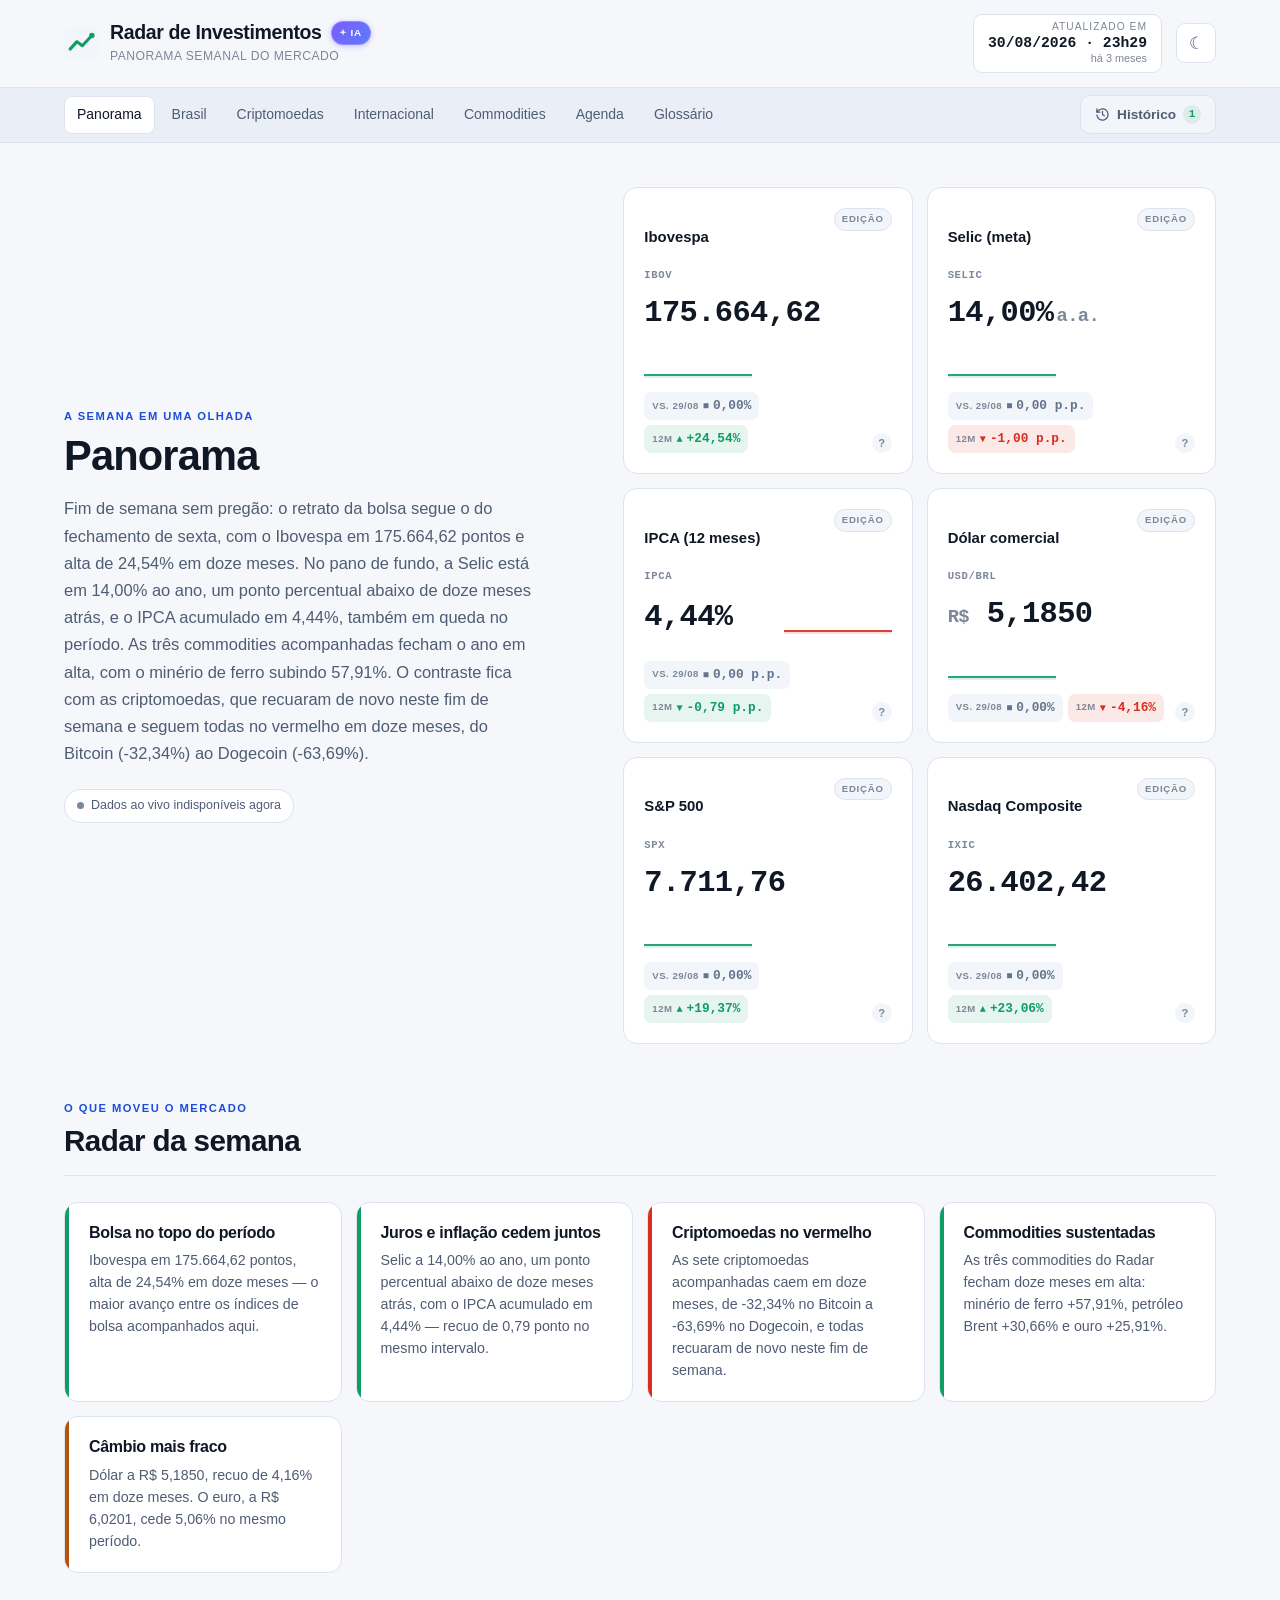
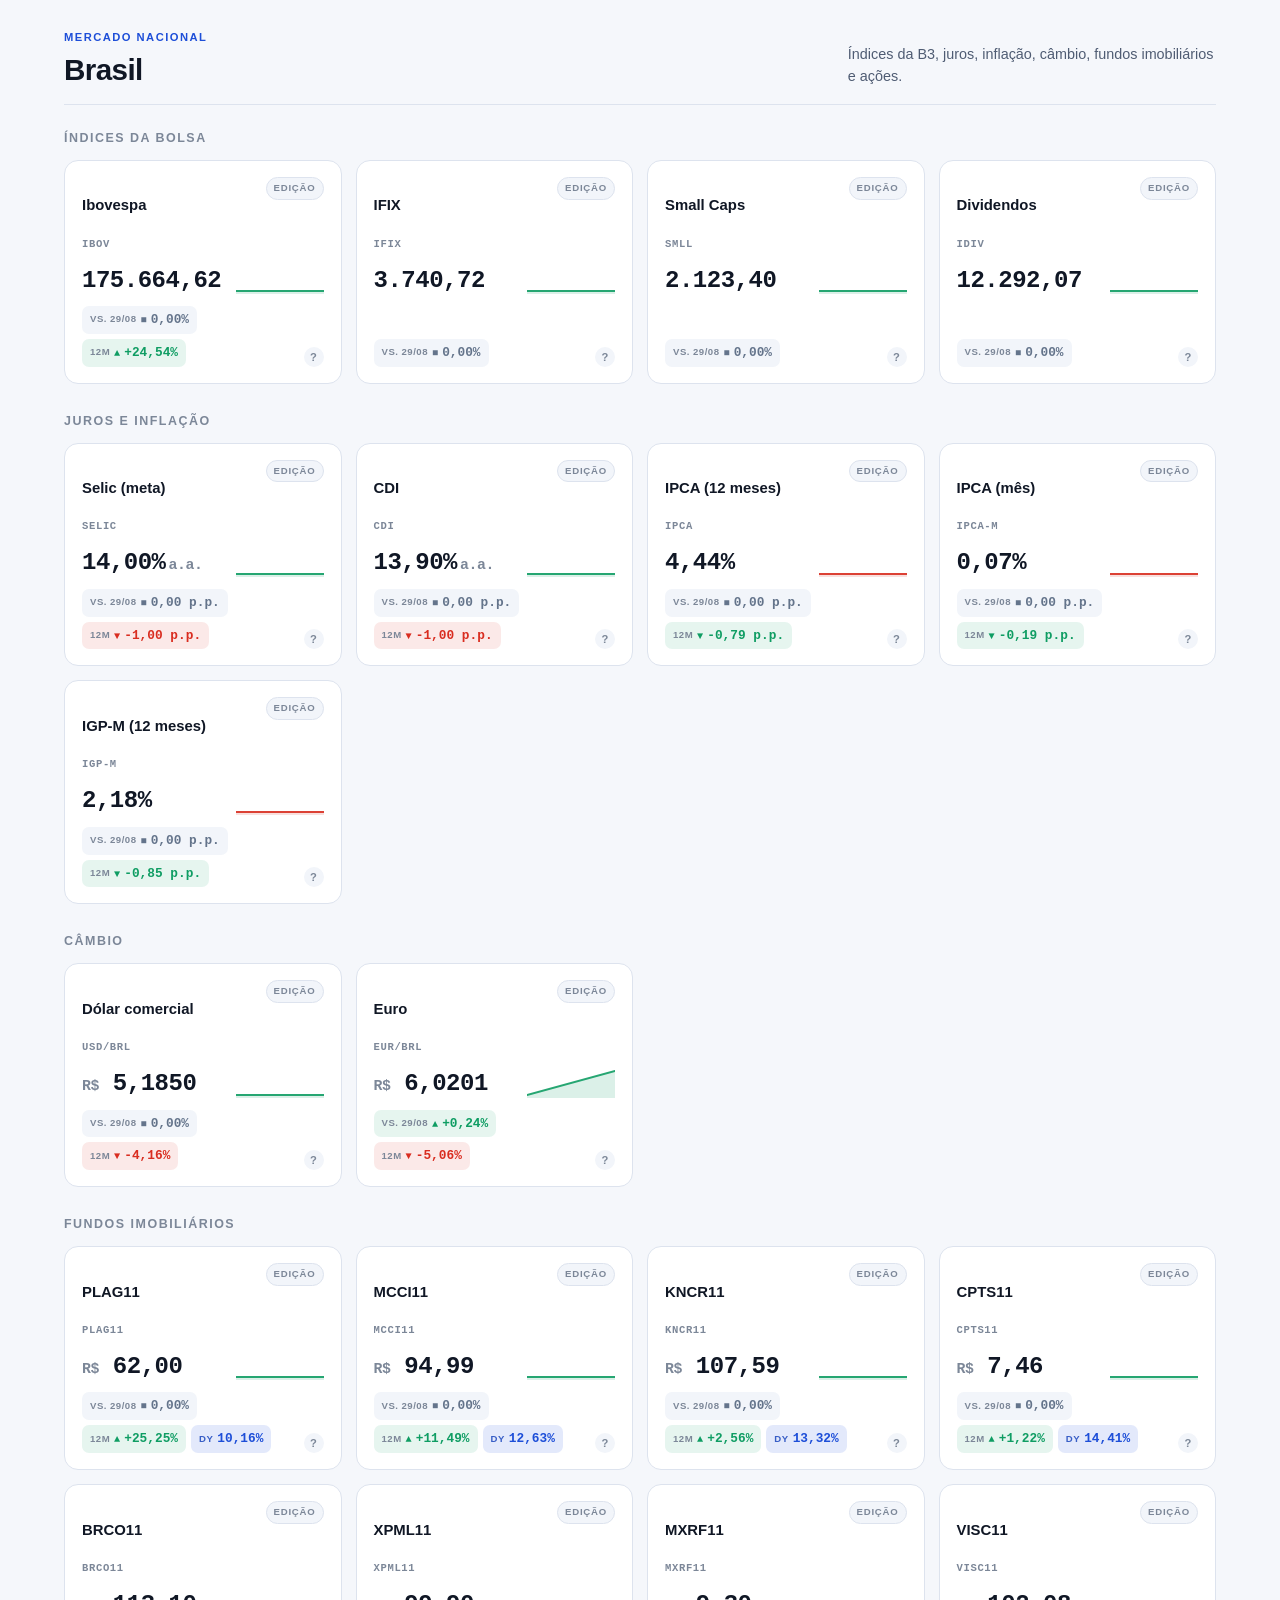
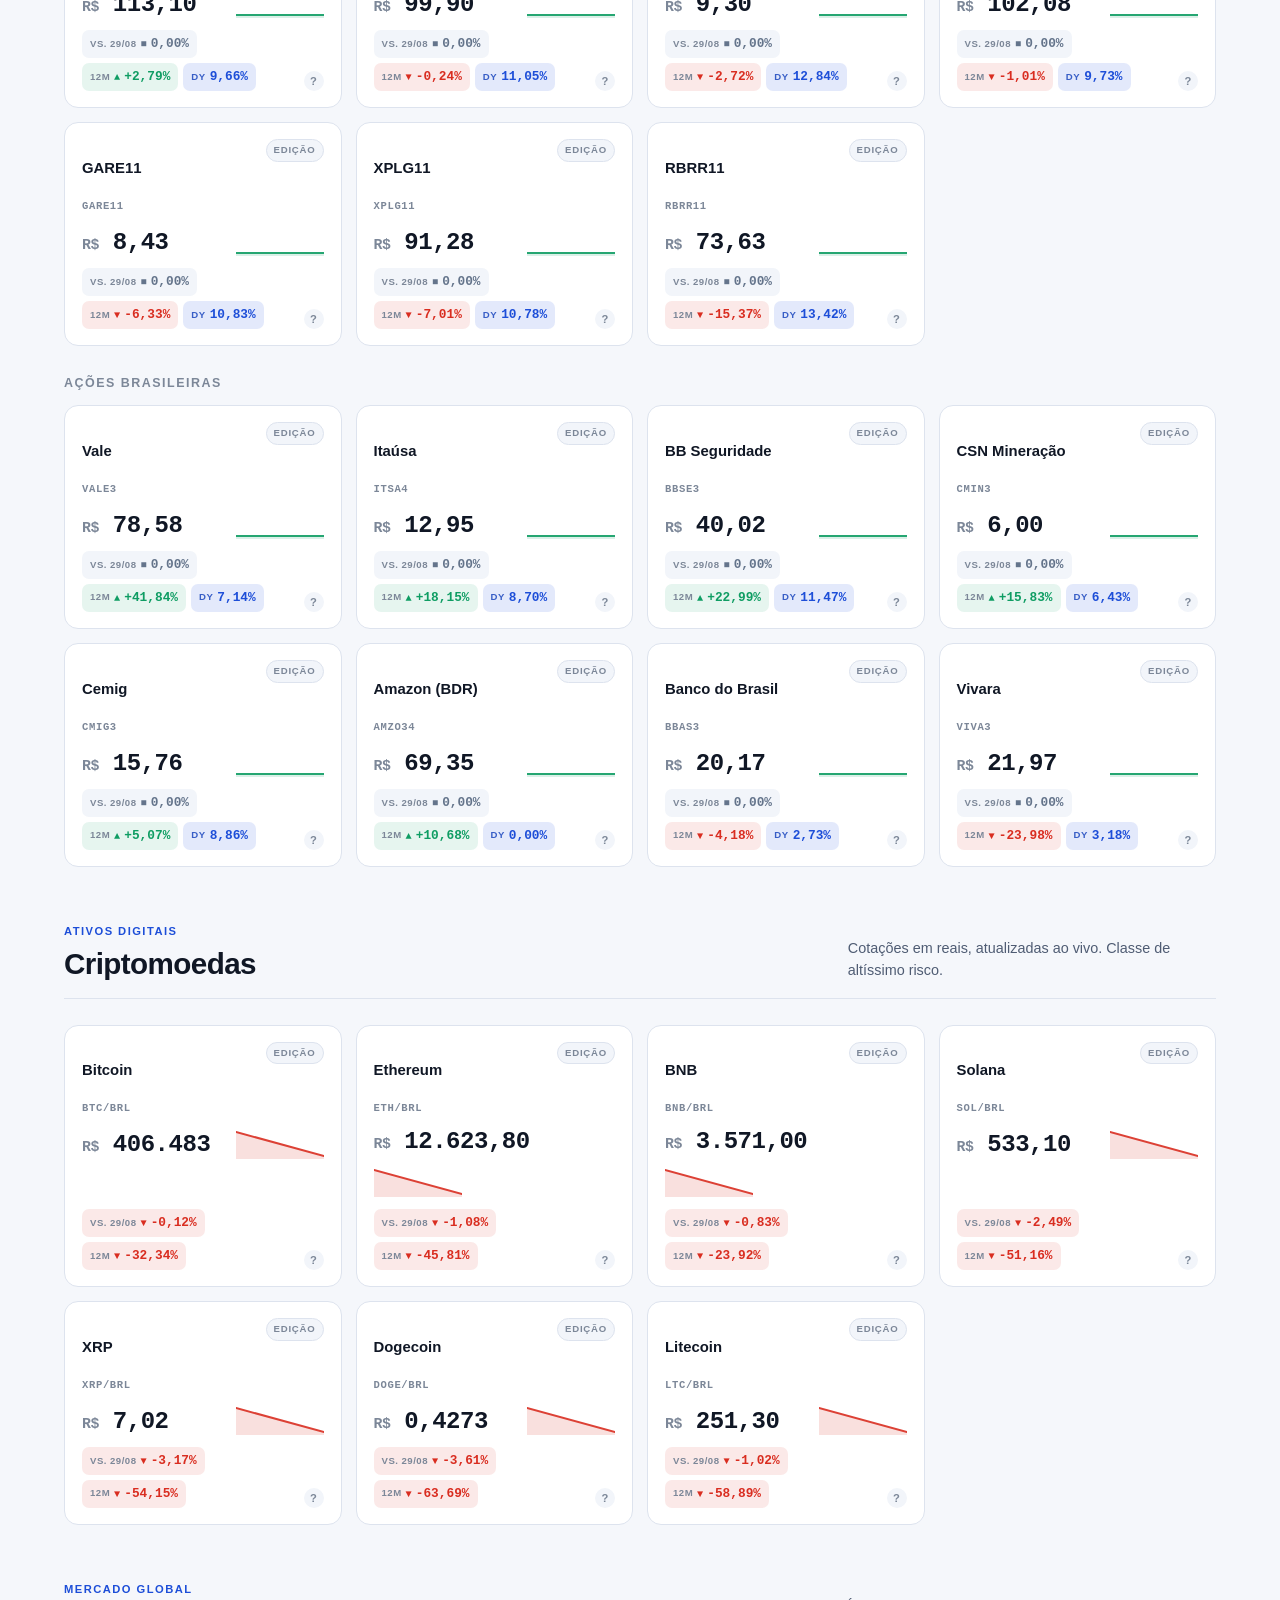
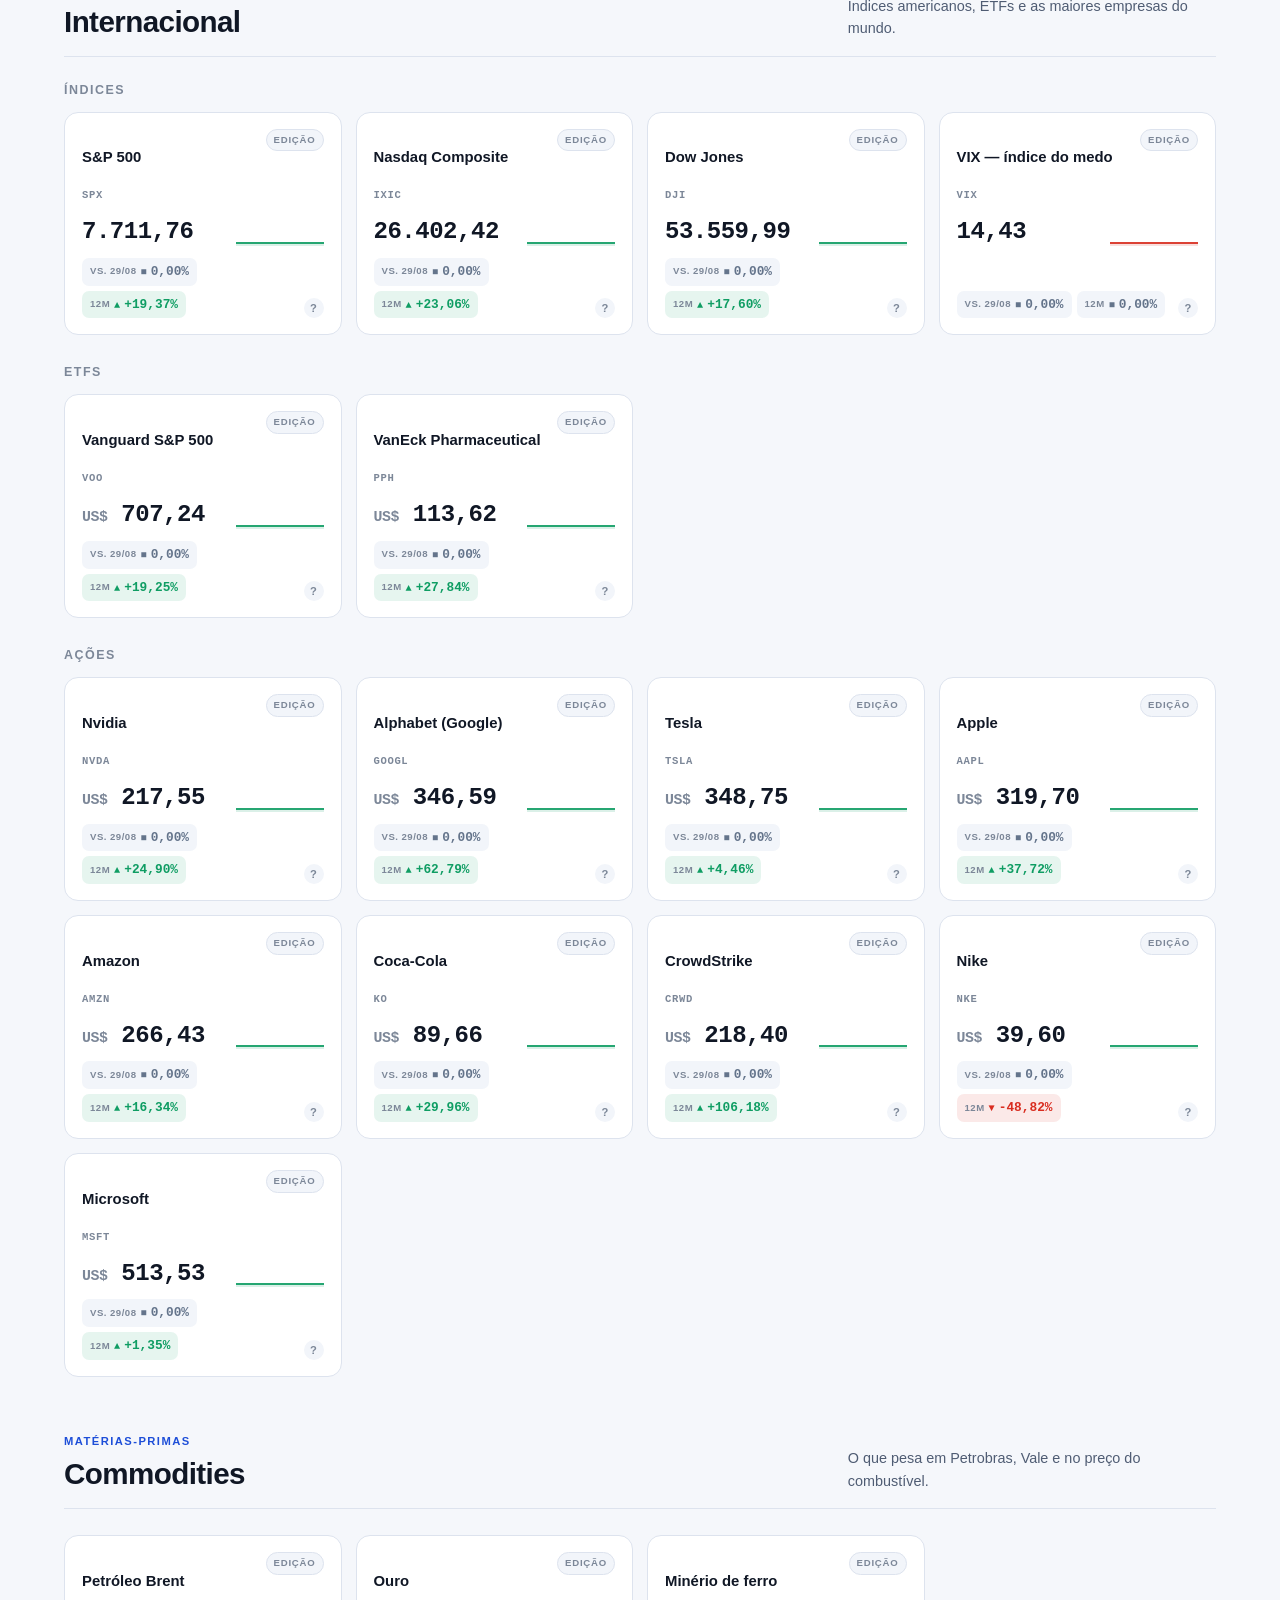
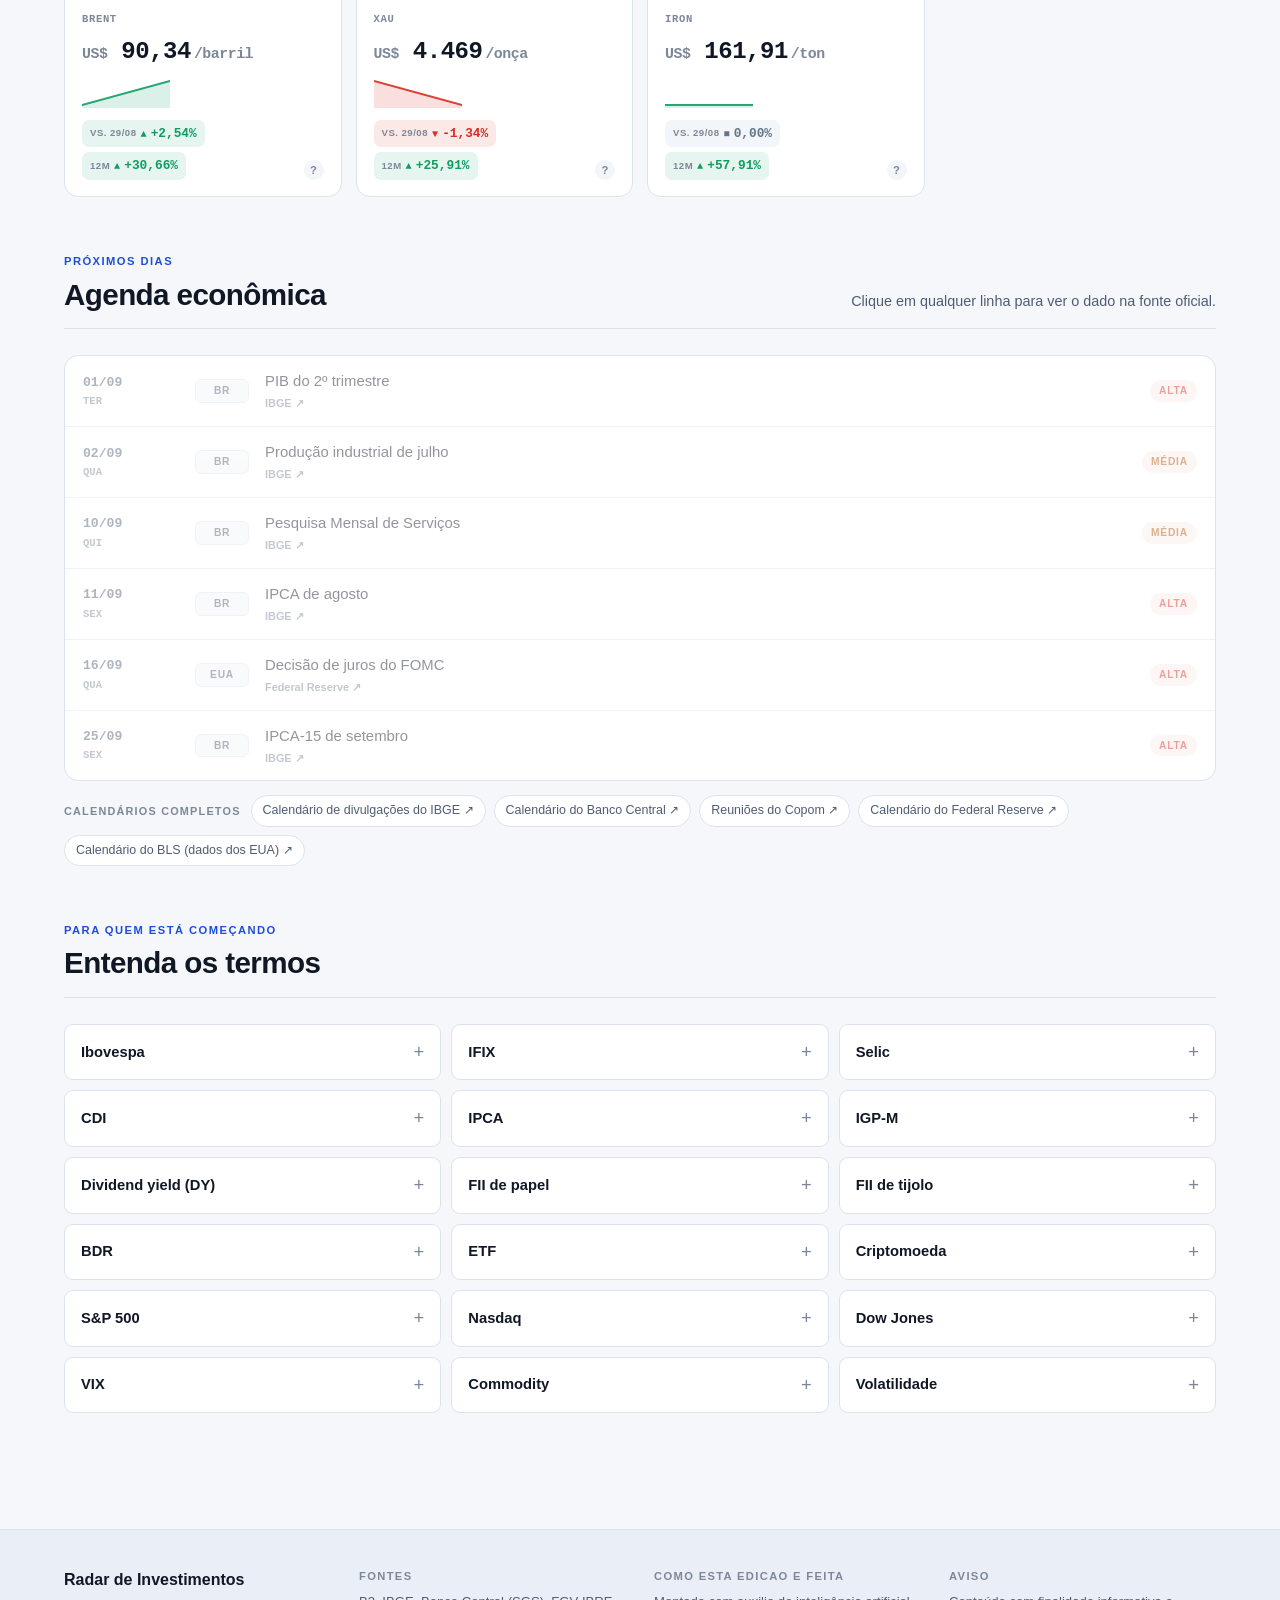
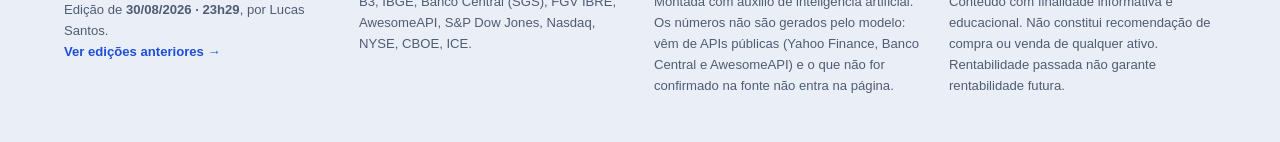
==== commit 859cf5f8: "Adiciona o Google Analytics ao Radar Mesma tag do bloglm.com.br (G-11J3Y8Y9GD), de proposito: subdom" ====
--- a/site/index.html
+++ b/site/index.html
@@ -8,6 +8,17 @@
 <meta name="theme-color" content="#0b0f17">
 <link rel="stylesheet" href="css/style.css">
 <link rel="icon" href="data:image/svg+xml,<svg xmlns='http://www.w3.org/2000/svg' viewBox='0 0 100 100'><rect width='100' height='100' rx='22' fill='%230b0f17'/><path d='M18 68 L38 46 L54 58 L82 28' fill='none' stroke='%2334d399' stroke-width='9' stroke-linecap='round' stroke-linejoin='round'/></svg>">
+<!-- analytics:inicio — o ferramentas/arquivar.mjs remove este bloco dos
+     snapshots, para que as edições congeladas continuem sem nenhuma
+     requisição de rede. Não tire os marcadores. -->
+<script async src="https://www.googletagmanager.com/gtag/js?id=G-11J3Y8Y9GD"></script>
+<script>
+  window.dataLayer = window.dataLayer || [];
+  function gtag(){ dataLayer.push(arguments); }
+  gtag('js', new Date());
+  gtag('config', 'G-11J3Y8Y9GD');
+</script>
+<!-- analytics:fim -->
 </head>
 <body data-pagina="radar">
 
--- a/site/css/style.css
+++ b/site/css/style.css
@@ -419,7 +419,12 @@
 }
 .grafico__area  { stroke: none; opacity: .16; }
 
-.card__base { display: flex; align-items: flex-start; gap: 8px; }
+/* O ? precisa cair sempre no mesmo ponto, em todos os 55 cards.
+   margin-top:auto prega a linha no rodapé do card, mesmo quando o
+   mini-gráfico quebra de linha acima. align-items:flex-end ancora o ?
+   na base do bloco de chips — que varia de 28px (1 chip) a 60px (12M+DY,
+   em duas linhas). Centralizar aqui faria o ? flutuar junto com a altura. */
+.card__base { display: flex; align-items: flex-end; gap: 8px; margin-top: auto; }
 
 .metricas { display: flex; flex-wrap: wrap; gap: 5px; flex: 1; min-width: 0; }
 
